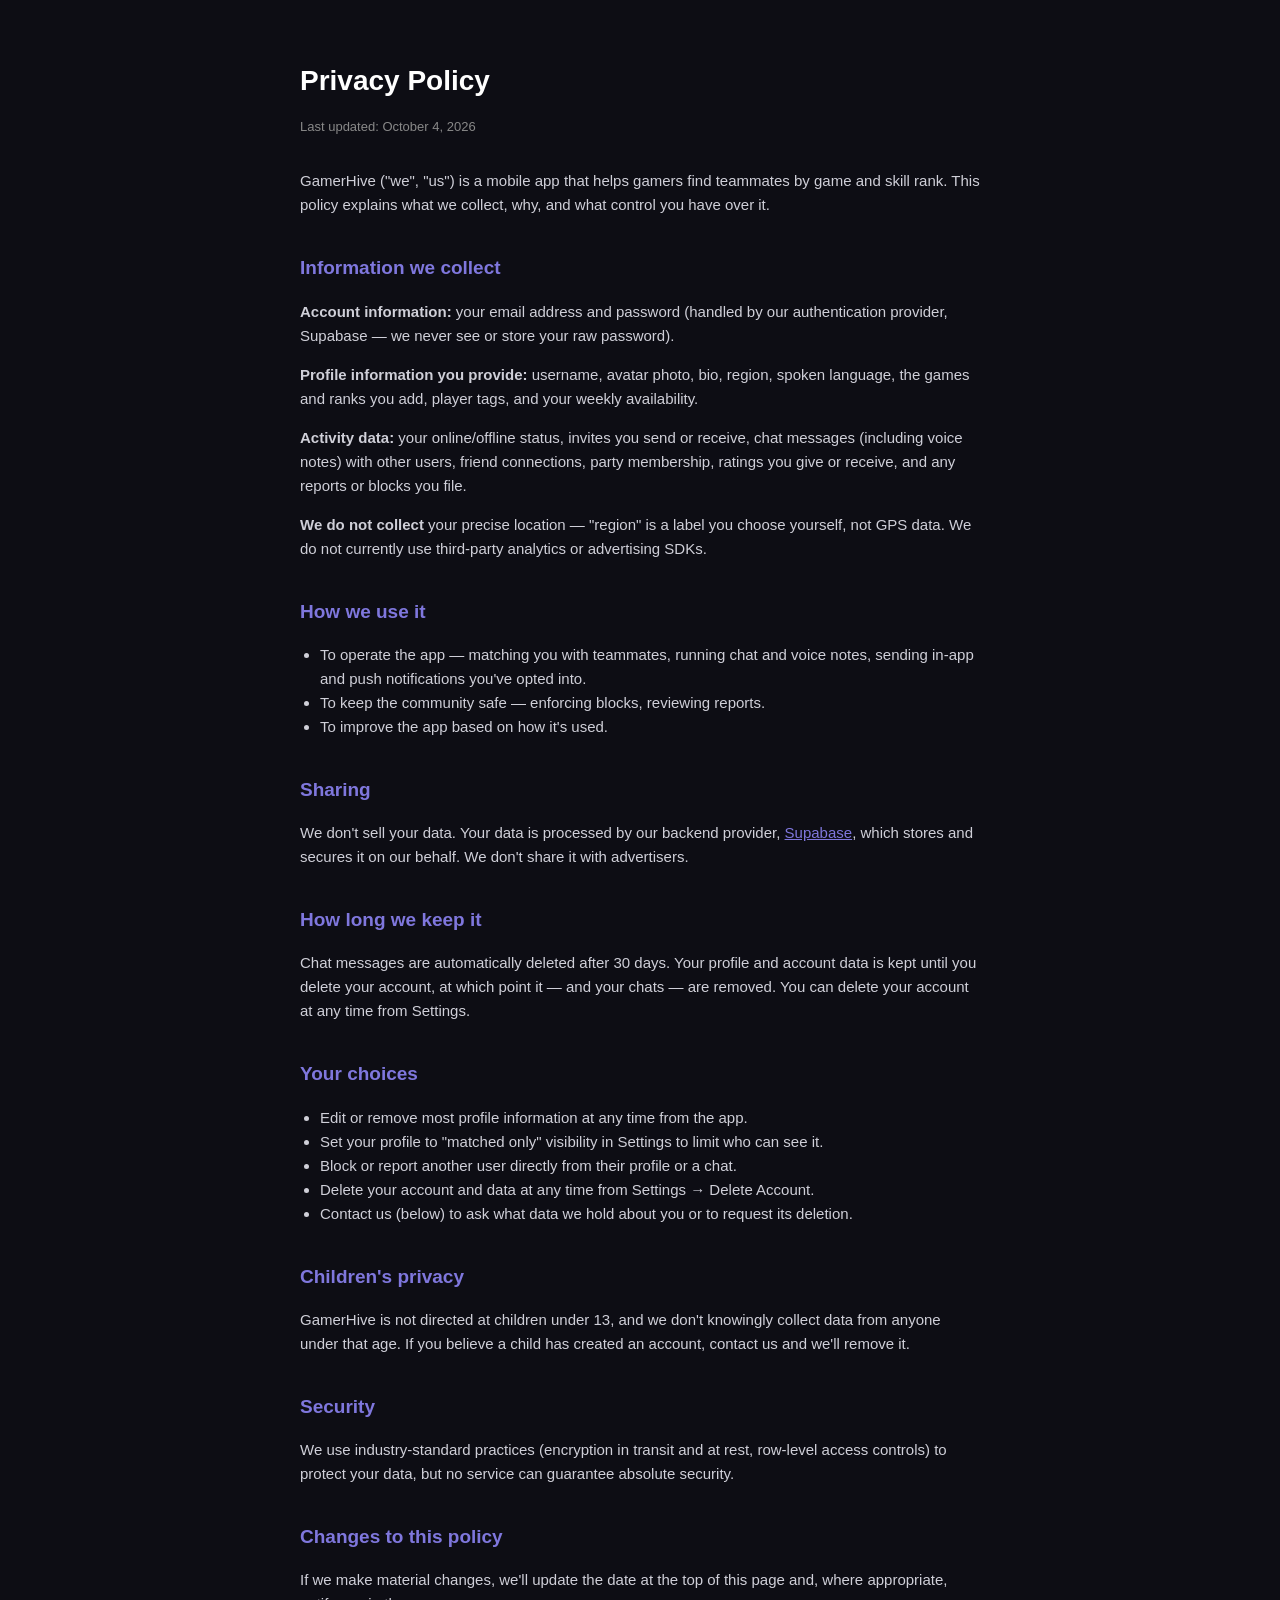
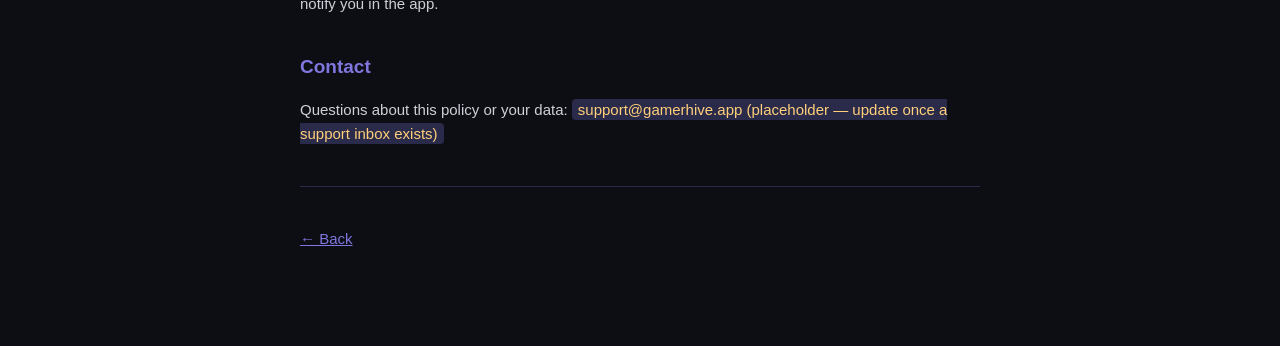
==== privacy.html @ d6848a19 "Add Terms of Service and Privacy Policy pages" ====
<!doctype html>
<html lang="en">
<head>
<meta charset="utf-8">
<meta name="viewport" content="width=device-width, initial-scale=1">
<title>GamerHive — Privacy Policy</title>
<link rel="stylesheet" href="./style.css">
</head>
<body>
  <h1>Privacy Policy</h1>
  <p class="meta">Last updated: October 4, 2026</p>

  <p>GamerHive ("we", "us") is a mobile app that helps gamers find teammates by game and skill rank. This policy explains what we collect, why, and what control you have over it.</p>

  <h2>Information we collect</h2>
  <p><strong>Account information:</strong> your email address and password (handled by our authentication provider, Supabase — we never see or store your raw password).</p>
  <p><strong>Profile information you provide:</strong> username, avatar photo, bio, region, spoken language, the games and ranks you add, player tags, and your weekly availability.</p>
  <p><strong>Activity data:</strong> your online/offline status, invites you send or receive, chat messages (including voice notes) with other users, friend connections, party membership, ratings you give or receive, and any reports or blocks you file.</p>
  <p><strong>We do not collect</strong> your precise location — "region" is a label you choose yourself, not GPS data. We do not currently use third-party analytics or advertising SDKs.</p>

  <h2>How we use it</h2>
  <ul>
    <li>To operate the app — matching you with teammates, running chat and voice notes, sending in-app and push notifications you've opted into.</li>
    <li>To keep the community safe — enforcing blocks, reviewing reports.</li>
    <li>To improve the app based on how it's used.</li>
  </ul>

  <h2>Sharing</h2>
  <p>We don't sell your data. Your data is processed by our backend provider, <a href="https://supabase.com/privacy" target="_blank" rel="noopener">Supabase</a>, which stores and secures it on our behalf. We don't share it with advertisers.</p>

  <h2>How long we keep it</h2>
  <p>Chat messages are automatically deleted after 30 days. Your profile and account data is kept until you delete your account, at which point it — and your chats — are removed. You can delete your account at any time from Settings.</p>

  <h2>Your choices</h2>
  <ul>
    <li>Edit or remove most profile information at any time from the app.</li>
    <li>Set your profile to "matched only" visibility in Settings to limit who can see it.</li>
    <li>Block or report another user directly from their profile or a chat.</li>
    <li>Delete your account and data at any time from Settings → Delete Account.</li>
    <li>Contact us (below) to ask what data we hold about you or to request its deletion.</li>
  </ul>

  <h2>Children's privacy</h2>
  <p>GamerHive is not directed at children under 13, and we don't knowingly collect data from anyone under that age. If you believe a child has created an account, contact us and we'll remove it.</p>

  <h2>Security</h2>
  <p>We use industry-standard practices (encryption in transit and at rest, row-level access controls) to protect your data, but no service can guarantee absolute security.</p>

  <h2>Changes to this policy</h2>
  <p>If we make material changes, we'll update the date at the top of this page and, where appropriate, notify you in the app.</p>

  <h2>Contact</h2>
  <p>Questions about this policy or your data: <span class="placeholder">support@gamerhive.app (placeholder — update once a support inbox exists)</span></p>

  <hr>
  <p><a href="./index.html">← Back</a></p>
</body>
</html>
---- style.css ----
body {
  background: #0d0d14;
  color: #e5e5e5;
  font-family: -apple-system, "Segoe UI", Roboto, sans-serif;
  max-width: 680px;
  margin: 0 auto;
  padding: 40px 20px 80px;
  line-height: 1.6;
}
h1 { color: #ffffff; font-size: 28px; margin-bottom: 4px; }
h2 { color: #7F77DD; font-size: 19px; margin-top: 36px; }
p, li { color: #cfcfd8; font-size: 15px; }
.meta { color: #888; font-size: 13px; margin-bottom: 32px; }
a { color: #7F77DD; }
.placeholder { background: #2a2a4a; padding: 2px 6px; border-radius: 4px; color: #ffcf7a; }
ul { padding-left: 20px; }
hr { border: none; border-top: 1px solid #2a2a4a; margin: 40px 0; }
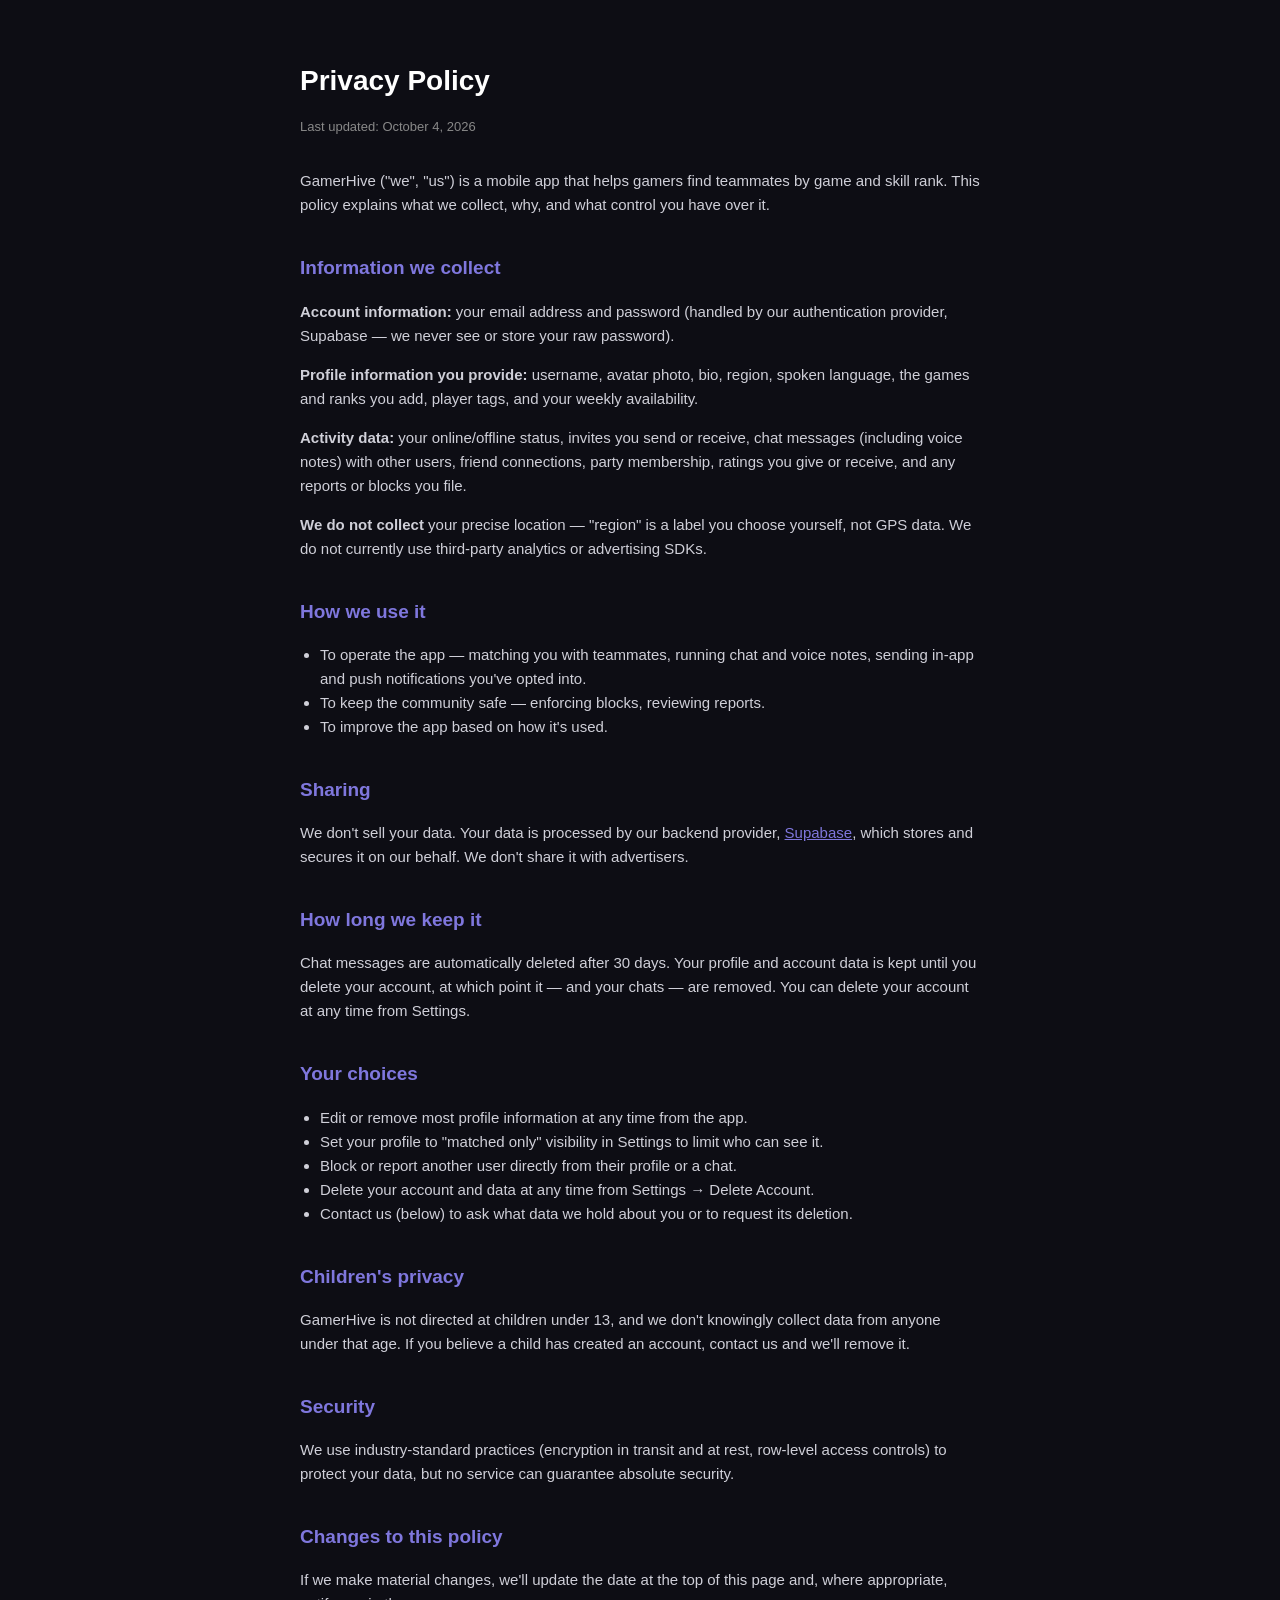
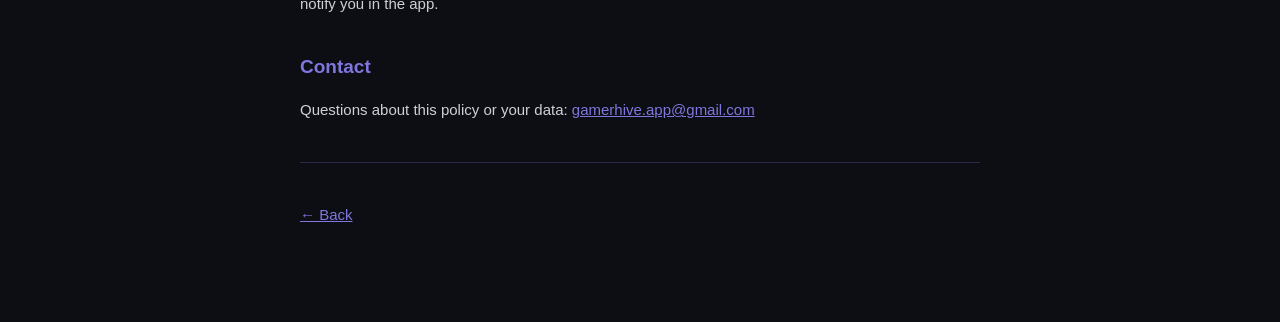
==== commit 855c9ada: "Add real support contact email" ====
--- a/privacy.html
+++ b/privacy.html
@@ -50,7 +50,7 @@
   <p>If we make material changes, we'll update the date at the top of this page and, where appropriate, notify you in the app.</p>
 
   <h2>Contact</h2>
-  <p>Questions about this policy or your data: <span class="placeholder">support@gamerhive.app (placeholder — update once a support inbox exists)</span></p>
+  <p>Questions about this policy or your data: <a href="mailto:gamerhive.app@gmail.com">gamerhive.app@gmail.com</a></p>
 
   <hr>
   <p><a href="./index.html">← Back</a></p>
